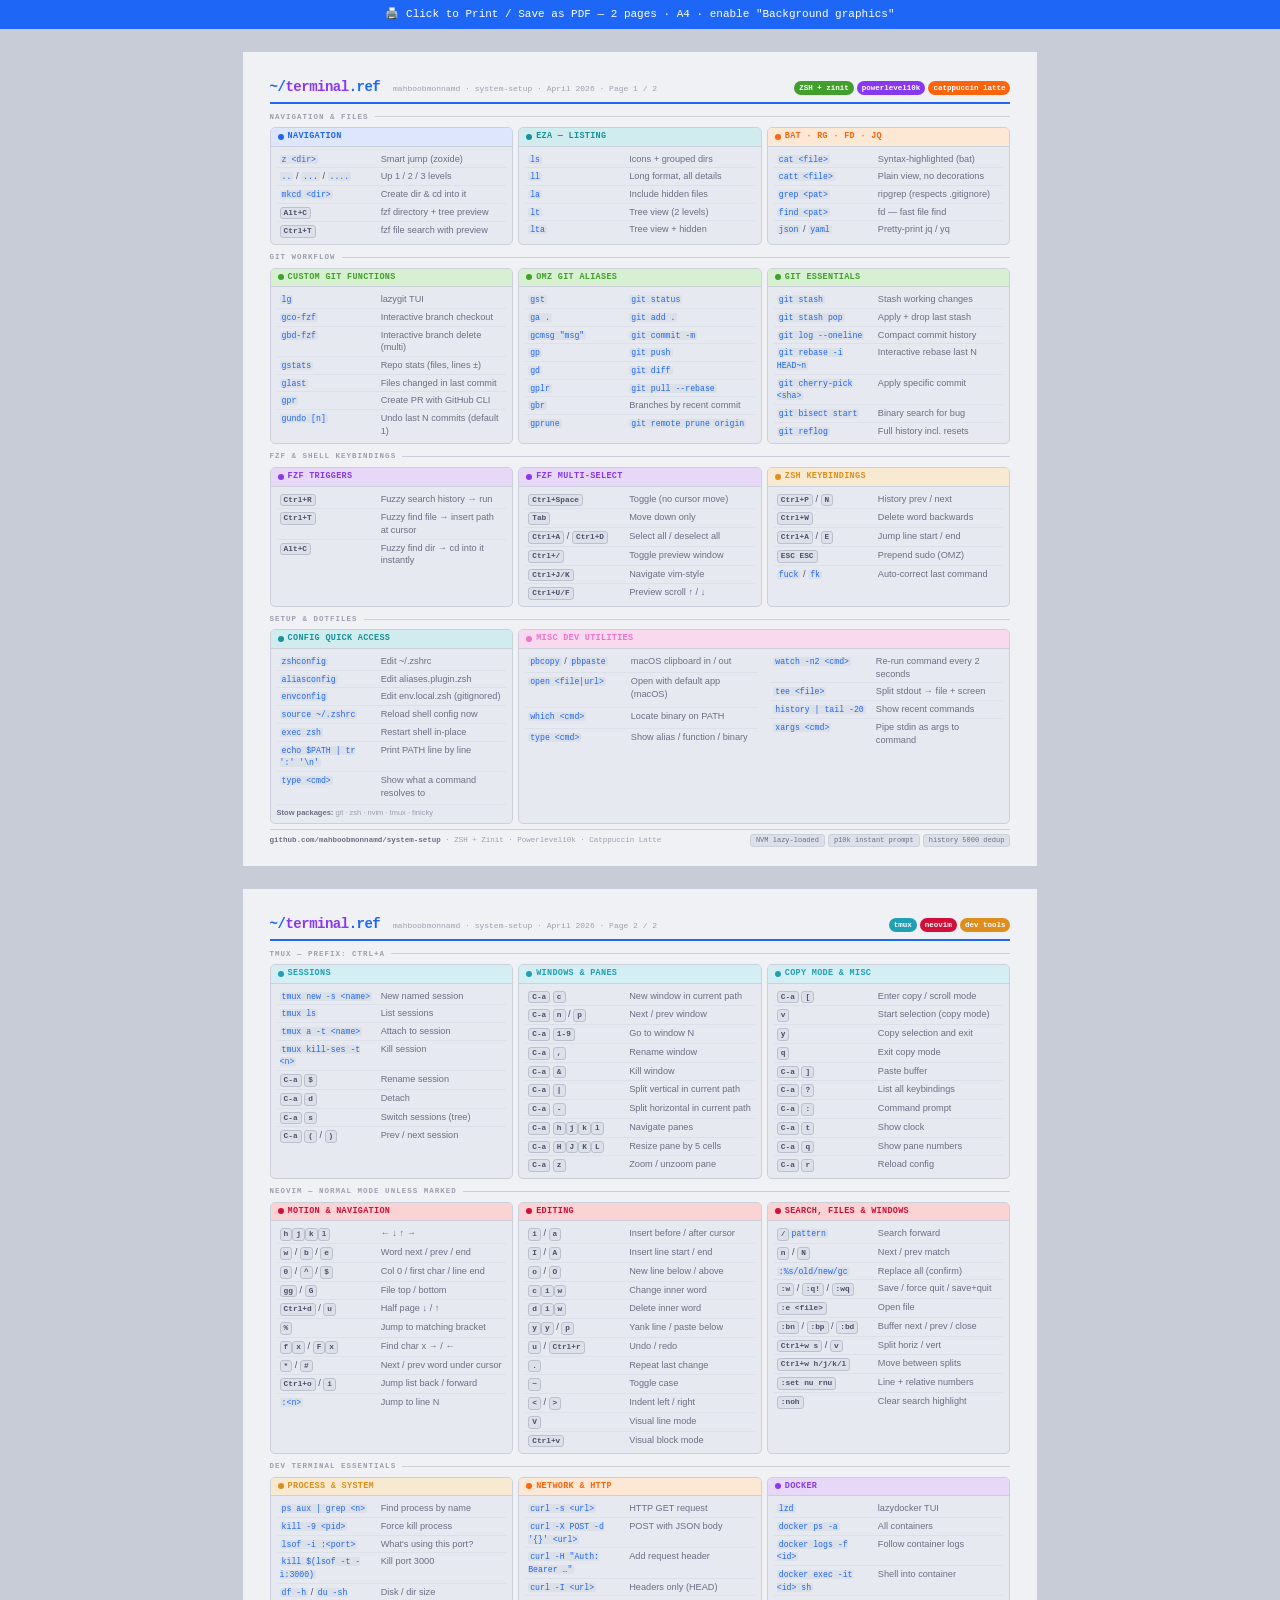
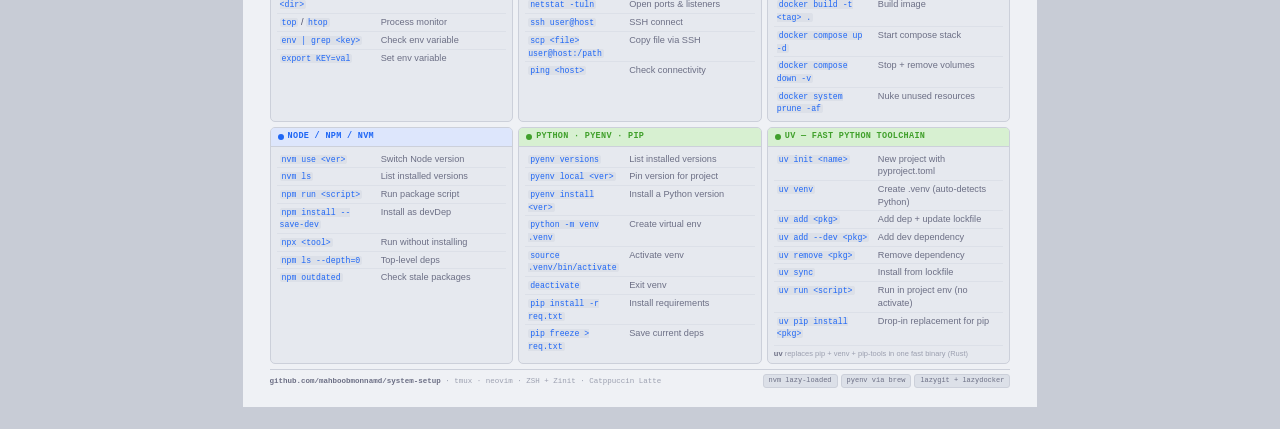
==== terminal-reference.html @ 78cb3a4e "updated functions" ====
<!DOCTYPE html>
<html lang="en">
<head>
<meta charset="UTF-8">
<meta name="viewport" content="width=device-width, initial-scale=1.0">
<title>Terminal Reference — mahboobmonnamd</title>
<style>
  :root {
    --base:#eff1f5;--mantle:#e6e9ef;--crust:#dce0e8;--surface0:#ccd0da;--surface1:#bcc0cc;
    --overlay0:#9ca0b0;--text:#4c4f69;--subtext:#6c6f85;
    --red:#d20f39;--peach:#fe640b;--yellow:#df8e1d;--green:#40a02b;
    --teal:#179299;--blue:#1e66f5;--mauve:#8839ef;--lavender:#7287fd;
    --pink:#ea76cb;--sapphire:#209fb5;
  }
  @import url('https://fonts.googleapis.com/css2?family=JetBrains+Mono:wght@400;600;700&family=Instrument+Sans:wght@400;500;600;700&display=swap');
  *{box-sizing:border-box;margin:0;padding:0;}
  body{background:#c8ccd6;color:var(--text);font-family:'Instrument Sans',sans-serif;font-size:9.2px;line-height:1.38;}

  .print-banner{background:var(--blue);color:#fff;text-align:center;padding:7px;font-family:'JetBrains Mono',monospace;font-size:11px;cursor:pointer;position:sticky;top:0;z-index:100;}
  .print-banner:hover{background:var(--lavender);}
  @media print{
    *{-webkit-print-color-adjust:exact!important;print-color-adjust:exact!important;}
    body{background:white;}
    .page{margin:0!important;padding:7mm!important;page-break-after:always;}
    .page:last-child{page-break-after:avoid;}
    .print-banner{display:none;}
  }

  .page{width:210mm;background:var(--base);margin:6mm auto;padding:7mm 7mm 5mm;}

  /* HEADER */
  .header{display:flex;align-items:center;justify-content:space-between;border-bottom:2px solid var(--blue);padding-bottom:4px;margin-bottom:6px;}
  .header-left{display:flex;align-items:baseline;}
  .header h1{font-family:'JetBrains Mono',monospace;font-size:14px;font-weight:700;color:var(--blue);letter-spacing:-0.5px;}
  .header h1 span{color:var(--mauve);}
  .header-meta{font-family:'JetBrains Mono',monospace;font-size:8px;color:var(--overlay0);margin-left:8px;}
  .header-badges{display:flex;gap:3px;}
  .badge{font-family:'JetBrains Mono',monospace;font-size:7.5px;padding:2px 5px;border-radius:999px;font-weight:700;}
  .b-zsh{background:var(--green);color:#fff;}.b-p10k{background:var(--mauve);color:#fff;}.b-lat{background:var(--peach);color:#fff;}
  .b-tmux{background:var(--sapphire);color:#fff;}.b-vim{background:var(--red);color:#fff;}.b-dev{background:var(--yellow);color:#fff;}

  /* GRID */
  .grid{display:grid;grid-template-columns:1fr 1fr 1fr;gap:5px;}

  /* DIVIDER */
  .divider{grid-column:span 3;display:flex;align-items:center;gap:6px;margin-top:2px;}
  .divider span{font-family:'JetBrains Mono',monospace;font-size:7.5px;font-weight:700;text-transform:uppercase;letter-spacing:1px;color:var(--overlay0);white-space:nowrap;}
  .divider::after{content:'';flex:1;height:1px;background:var(--surface0);}

  /* CARD */
  .card{background:var(--mantle);border:1px solid var(--surface0);border-radius:5px;overflow:hidden;}
  .card-head{display:flex;align-items:center;gap:4px;padding:3px 7px;font-family:'JetBrains Mono',monospace;font-size:8.5px;font-weight:700;letter-spacing:0.3px;text-transform:uppercase;border-bottom:1px solid var(--surface0);}
  .dot{width:6px;height:6px;border-radius:50%;flex-shrink:0;}
  .card-body{padding:4px 6px;}
  .card.col2{grid-column:span 2;}.card.col3{grid-column:span 3;}

  .a-blue .card-head{background:#dde6fc;color:var(--blue);}.a-blue .dot{background:var(--blue);}
  .a-green .card-head{background:#d7f0d1;color:var(--green);}.a-green .dot{background:var(--green);}
  .a-mauve .card-head{background:#e8d8f7;color:var(--mauve);}.a-mauve .dot{background:var(--mauve);}
  .a-teal .card-head{background:#d1ecee;color:var(--teal);}.a-teal .dot{background:var(--teal);}
  .a-peach .card-head{background:#fde8d5;color:var(--peach);}.a-peach .dot{background:var(--peach);}
  .a-red .card-head{background:#fad4d4;color:var(--red);}.a-red .dot{background:var(--red);}
  .a-yellow .card-head{background:#f7ead1;color:var(--yellow);}.a-yellow .dot{background:var(--yellow);}
  .a-pink .card-head{background:#f9d9ee;color:var(--pink);}.a-pink .dot{background:var(--pink);}
  .a-saph .card-head{background:#d3eff4;color:var(--sapphire);}.a-saph .dot{background:var(--sapphire);}

  /* TABLE */
  table{width:100%;border-collapse:collapse;}
  tr:not(:last-child) td{border-bottom:1px solid var(--crust);}
  td{padding:2px 3px;vertical-align:top;}
  td:first-child{width:44%;}
  td:last-child{color:var(--subtext);}

  kbd{font-family:'JetBrains Mono',monospace;font-size:7.8px;font-weight:600;color:var(--text);background:var(--crust);border:1px solid var(--surface1);border-radius:3px;padding:0 3px;white-space:nowrap;display:inline-block;}
  code{font-family:'JetBrains Mono',monospace;font-size:8.2px;color:var(--blue);background:var(--crust);border-radius:2px;padding:0 2px;}
  .note{font-size:7.5px;color:var(--overlay0);margin-top:3px;padding-top:3px;border-top:1px solid var(--crust);}
  .note strong{color:var(--subtext);}

  /* FOOTER */
  .footer{margin-top:5px;padding-top:4px;border-top:1px solid var(--surface0);display:flex;justify-content:space-between;align-items:center;}
  .footer-l{font-family:'JetBrains Mono',monospace;font-size:7.5px;color:var(--overlay0);}
  .footer-l strong{color:var(--subtext);}
  .footer-r{display:flex;gap:3px;}
  .pill{font-family:'JetBrains Mono',monospace;font-size:7px;color:var(--subtext);background:var(--crust);border:1px solid var(--surface0);border-radius:3px;padding:1px 5px;}
</style>
</head>
<body>

<div class="print-banner" onclick="window.print()">🖨️ Click to Print / Save as PDF — 2 pages · A4 · enable "Background graphics"</div>

<!-- PAGE 1 -->
<div class="page">
  <div class="header">
    <div class="header-left">
      <h1>~/<span>terminal</span>.ref</h1>
      <span class="header-meta">&nbsp;mahboobmonnamd · system-setup · April 2026 · Page 1 / 2</span>
    </div>
    <div class="header-badges">
      <span class="badge b-zsh">ZSH + zinit</span>
      <span class="badge b-p10k">powerlevel10k</span>
      <span class="badge b-lat">catppuccin latte</span>
    </div>
  </div>

  <div class="grid">

    <div class="divider"><span>Navigation &amp; Files</span></div>

    <div class="card a-blue">
      <div class="card-head"><div class="dot"></div>Navigation</div>
      <div class="card-body"><table>
        <tr><td><code>z &lt;dir&gt;</code></td><td>Smart jump (zoxide)</td></tr>
        <tr><td><code>..</code> / <code>...</code> / <code>....</code></td><td>Up 1 / 2 / 3 levels</td></tr>
        <tr><td><code>mkcd &lt;dir&gt;</code></td><td>Create dir &amp; cd into it</td></tr>
        <tr><td><kbd>Alt+C</kbd></td><td>fzf directory + tree preview</td></tr>
        <tr><td><kbd>Ctrl+T</kbd></td><td>fzf file search with preview</td></tr>
      </table></div>
    </div>

    <div class="card a-teal">
      <div class="card-head"><div class="dot"></div>eza — Listing</div>
      <div class="card-body"><table>
        <tr><td><code>ls</code></td><td>Icons + grouped dirs</td></tr>
        <tr><td><code>ll</code></td><td>Long format, all details</td></tr>
        <tr><td><code>la</code></td><td>Include hidden files</td></tr>
        <tr><td><code>lt</code></td><td>Tree view (2 levels)</td></tr>
        <tr><td><code>lta</code></td><td>Tree view + hidden</td></tr>
      </table></div>
    </div>

    <div class="card a-peach">
      <div class="card-head"><div class="dot"></div>bat · rg · fd · jq</div>
      <div class="card-body"><table>
        <tr><td><code>cat &lt;file&gt;</code></td><td>Syntax-highlighted (bat)</td></tr>
        <tr><td><code>catt &lt;file&gt;</code></td><td>Plain view, no decorations</td></tr>
        <tr><td><code>grep &lt;pat&gt;</code></td><td>ripgrep (respects .gitignore)</td></tr>
        <tr><td><code>find &lt;pat&gt;</code></td><td>fd — fast file find</td></tr>
        <tr><td><code>json</code> / <code>yaml</code></td><td>Pretty-print jq / yq</td></tr>
      </table></div>
    </div>

    <div class="divider"><span>Git Workflow</span></div>

    <div class="card a-green">
      <div class="card-head"><div class="dot"></div>Custom Git Functions</div>
      <div class="card-body"><table>
        <tr><td><code>lg</code></td><td>lazygit TUI</td></tr>
        <tr><td><code>gco-fzf</code></td><td>Interactive branch checkout</td></tr>
        <tr><td><code>gbd-fzf</code></td><td>Interactive branch delete (multi)</td></tr>
        <tr><td><code>gstats</code></td><td>Repo stats (files, lines ±)</td></tr>
        <tr><td><code>glast</code></td><td>Files changed in last commit</td></tr>
        <tr><td><code>gpr</code></td><td>Create PR with GitHub CLI</td></tr>
        <tr><td><code>gundo [n]</code></td><td>Undo last N commits (default 1)</td></tr>
      </table></div>
    </div>

    <div class="card a-green">
      <div class="card-head"><div class="dot"></div>OMZ Git Aliases</div>
      <div class="card-body"><table>
        <tr><td><code>gst</code></td><td><code>git status</code></td></tr>
        <tr><td><code>ga .</code></td><td><code>git add .</code></td></tr>
        <tr><td><code>gcmsg "msg"</code></td><td><code>git commit -m</code></td></tr>
        <tr><td><code>gp</code></td><td><code>git push</code></td></tr>
        <tr><td><code>gd</code></td><td><code>git diff</code></td></tr>
        <tr><td><code>gplr</code></td><td><code>git pull --rebase</code></td></tr>
        <tr><td><code>gbr</code></td><td>Branches by recent commit</td></tr>
        <tr><td><code>gprune</code></td><td><code>git remote prune origin</code></td></tr>
      </table></div>
    </div>

    <div class="card a-green">
      <div class="card-head"><div class="dot"></div>Git Essentials</div>
      <div class="card-body"><table>
        <tr><td><code>git stash</code></td><td>Stash working changes</td></tr>
        <tr><td><code>git stash pop</code></td><td>Apply + drop last stash</td></tr>
        <tr><td><code>git log --oneline</code></td><td>Compact commit history</td></tr>
        <tr><td><code>git rebase -i HEAD~n</code></td><td>Interactive rebase last N</td></tr>
        <tr><td><code>git cherry-pick &lt;sha&gt;</code></td><td>Apply specific commit</td></tr>
        <tr><td><code>git bisect start</code></td><td>Binary search for bug</td></tr>
        <tr><td><code>git reflog</code></td><td>Full history incl. resets</td></tr>
      </table></div>
    </div>

    <div class="divider"><span>FZF &amp; Shell Keybindings</span></div>

    <div class="card a-mauve">
      <div class="card-head"><div class="dot"></div>FZF Triggers</div>
      <div class="card-body"><table>
        <tr><td><kbd>Ctrl+R</kbd></td><td>Fuzzy search history → run</td></tr>
        <tr><td><kbd>Ctrl+T</kbd></td><td>Fuzzy find file → insert path at cursor</td></tr>
        <tr><td><kbd>Alt+C</kbd></td><td>Fuzzy find dir → cd into it instantly</td></tr>
      </table></div>
    </div>

    <div class="card a-mauve">
      <div class="card-head"><div class="dot"></div>FZF Multi-Select</div>
      <div class="card-body"><table>
        <tr><td><kbd>Ctrl+Space</kbd></td><td>Toggle (no cursor move)</td></tr>
        <tr><td><kbd>Tab</kbd></td><td>Move down only</td></tr>
        <tr><td><kbd>Ctrl+A</kbd> / <kbd>Ctrl+D</kbd></td><td>Select all / deselect all</td></tr>
        <tr><td><kbd>Ctrl+/</kbd></td><td>Toggle preview window</td></tr>
        <tr><td><kbd>Ctrl+J/K</kbd></td><td>Navigate vim-style</td></tr>
        <tr><td><kbd>Ctrl+U/F</kbd></td><td>Preview scroll ↑ / ↓</td></tr>
      </table></div>
    </div>

    <div class="card a-yellow">
      <div class="card-head"><div class="dot"></div>ZSH Keybindings</div>
      <div class="card-body"><table>
        <tr><td><kbd>Ctrl+P</kbd> / <kbd>N</kbd></td><td>History prev / next</td></tr>
        <tr><td><kbd>Ctrl+W</kbd></td><td>Delete word backwards</td></tr>
        <tr><td><kbd>Ctrl+A</kbd> / <kbd>E</kbd></td><td>Jump line start / end</td></tr>
        <tr><td><kbd>ESC ESC</kbd></td><td>Prepend sudo (OMZ)</td></tr>
        <tr><td><code>fuck</code> / <code>fk</code></td><td>Auto-correct last command</td></tr>
      </table></div>
    </div>

    <div class="divider"><span>Setup &amp; Dotfiles</span></div>

    <div class="card a-teal">
      <div class="card-head"><div class="dot"></div>Config Quick Access</div>
      <div class="card-body"><table>
        <tr><td><code>zshconfig</code></td><td>Edit ~/.zshrc</td></tr>
        <tr><td><code>aliasconfig</code></td><td>Edit aliases.plugin.zsh</td></tr>
        <tr><td><code>envconfig</code></td><td>Edit env.local.zsh (gitignored)</td></tr>
        <tr><td><code>source ~/.zshrc</code></td><td>Reload shell config now</td></tr>
        <tr><td><code>exec zsh</code></td><td>Restart shell in-place</td></tr>
        <tr><td><code>echo $PATH | tr ':' '\n'</code></td><td>Print PATH line by line</td></tr>
        <tr><td><code>type &lt;cmd&gt;</code></td><td>Show what a command resolves to</td></tr>
      </table>
      <div class="note"><strong>Stow packages:</strong> git · zsh · nvim · tmux · finicky</div>
      </div>
    </div>

    <div class="card a-pink col2">
      <div class="card-head"><div class="dot"></div>Misc Dev Utilities</div>
      <div class="card-body" style="display:grid;grid-template-columns:1fr 1fr;gap:0 12px;">
        <table>
          <tr><td><code>pbcopy</code> / <code>pbpaste</code></td><td>macOS clipboard in / out</td></tr>
          <tr><td><code>open &lt;file|url&gt;</code></td><td>Open with default app (macOS)</td></tr>
          <tr><td><code>which &lt;cmd&gt;</code></td><td>Locate binary on PATH</td></tr>
          <tr><td><code>type &lt;cmd&gt;</code></td><td>Show alias / function / binary</td></tr>
        </table>
        <table>
          <tr><td><code>watch -n2 &lt;cmd&gt;</code></td><td>Re-run command every 2 seconds</td></tr>
          <tr><td><code>tee &lt;file&gt;</code></td><td>Split stdout → file + screen</td></tr>
          <tr><td><code>history | tail -20</code></td><td>Show recent commands</td></tr>
          <tr><td><code>xargs &lt;cmd&gt;</code></td><td>Pipe stdin as args to command</td></tr>
        </table>
      </div>
    </div>

  </div>

  <div class="footer">
    <div class="footer-l"><strong>github.com/mahboobmonnamd/system-setup</strong> · ZSH + Zinit · Powerlevel10k · Catppuccin Latte</div>
    <div class="footer-r">
      <span class="pill">NVM lazy-loaded</span>
      <span class="pill">p10k instant prompt</span>
      <span class="pill">history 5000 dedup</span>
    </div>
  </div>
</div>

<!-- PAGE 2 -->
<div class="page">
  <div class="header">
    <div class="header-left">
      <h1>~/<span>terminal</span>.ref</h1>
      <span class="header-meta">&nbsp;mahboobmonnamd · system-setup · April 2026 · Page 2 / 2</span>
    </div>
    <div class="header-badges">
      <span class="badge b-tmux">tmux</span>
      <span class="badge b-vim">neovim</span>
      <span class="badge b-dev">dev tools</span>
    </div>
  </div>

  <div class="grid">

    <!-- TMUX -->
    <div class="divider"><span>Tmux — Prefix: Ctrl+A</span></div>

    <div class="card a-saph">
      <div class="card-head"><div class="dot"></div>Sessions</div>
      <div class="card-body"><table>
        <tr><td><code>tmux new -s &lt;name&gt;</code></td><td>New named session</td></tr>
        <tr><td><code>tmux ls</code></td><td>List sessions</td></tr>
        <tr><td><code>tmux a -t &lt;name&gt;</code></td><td>Attach to session</td></tr>
        <tr><td><code>tmux kill-ses -t &lt;n&gt;</code></td><td>Kill session</td></tr>
        <tr><td><kbd>C-a</kbd> <kbd>$</kbd></td><td>Rename session</td></tr>
        <tr><td><kbd>C-a</kbd> <kbd>d</kbd></td><td>Detach</td></tr>
        <tr><td><kbd>C-a</kbd> <kbd>s</kbd></td><td>Switch sessions (tree)</td></tr>
        <tr><td><kbd>C-a</kbd> <kbd>(</kbd> / <kbd>)</kbd></td><td>Prev / next session</td></tr>
      </table></div>
    </div>

    <div class="card a-saph">
      <div class="card-head"><div class="dot"></div>Windows &amp; Panes</div>
      <div class="card-body"><table>
        <tr><td><kbd>C-a</kbd> <kbd>c</kbd></td><td>New window in current path</td></tr>
        <tr><td><kbd>C-a</kbd> <kbd>n</kbd> / <kbd>p</kbd></td><td>Next / prev window</td></tr>
        <tr><td><kbd>C-a</kbd> <kbd>1-9</kbd></td><td>Go to window N</td></tr>
        <tr><td><kbd>C-a</kbd> <kbd>,</kbd></td><td>Rename window</td></tr>
        <tr><td><kbd>C-a</kbd> <kbd>&amp;</kbd></td><td>Kill window</td></tr>
        <tr><td><kbd>C-a</kbd> <kbd>|</kbd></td><td>Split vertical in current path</td></tr>
        <tr><td><kbd>C-a</kbd> <kbd>-</kbd></td><td>Split horizontal in current path</td></tr>
        <tr><td><kbd>C-a</kbd> <kbd>h</kbd><kbd>j</kbd><kbd>k</kbd><kbd>l</kbd></td><td>Navigate panes</td></tr>
        <tr><td><kbd>C-a</kbd> <kbd>H</kbd><kbd>J</kbd><kbd>K</kbd><kbd>L</kbd></td><td>Resize pane by 5 cells</td></tr>
        <tr><td><kbd>C-a</kbd> <kbd>z</kbd></td><td>Zoom / unzoom pane</td></tr>
      </table></div>
    </div>

    <div class="card a-saph">
      <div class="card-head"><div class="dot"></div>Copy Mode &amp; Misc</div>
      <div class="card-body"><table>
        <tr><td><kbd>C-a</kbd> <kbd>[</kbd></td><td>Enter copy / scroll mode</td></tr>
        <tr><td><kbd>v</kbd></td><td>Start selection (copy mode)</td></tr>
        <tr><td><kbd>y</kbd></td><td>Copy selection and exit</td></tr>
        <tr><td><kbd>q</kbd></td><td>Exit copy mode</td></tr>
        <tr><td><kbd>C-a</kbd> <kbd>]</kbd></td><td>Paste buffer</td></tr>
        <tr><td><kbd>C-a</kbd> <kbd>?</kbd></td><td>List all keybindings</td></tr>
        <tr><td><kbd>C-a</kbd> <kbd>:</kbd></td><td>Command prompt</td></tr>
        <tr><td><kbd>C-a</kbd> <kbd>t</kbd></td><td>Show clock</td></tr>
        <tr><td><kbd>C-a</kbd> <kbd>q</kbd></td><td>Show pane numbers</td></tr>
        <tr><td><kbd>C-a</kbd> <kbd>r</kbd></td><td>Reload config</td></tr>
      </table></div>
    </div>

    <!-- NVIM -->
    <div class="divider"><span>Neovim — Normal Mode unless marked</span></div>

    <div class="card a-red">
      <div class="card-head"><div class="dot"></div>Motion &amp; Navigation</div>
      <div class="card-body"><table>
        <tr><td><kbd>h</kbd><kbd>j</kbd><kbd>k</kbd><kbd>l</kbd></td><td>← ↓ ↑ →</td></tr>
        <tr><td><kbd>w</kbd> / <kbd>b</kbd> / <kbd>e</kbd></td><td>Word next / prev / end</td></tr>
        <tr><td><kbd>0</kbd> / <kbd>^</kbd> / <kbd>$</kbd></td><td>Col 0 / first char / line end</td></tr>
        <tr><td><kbd>gg</kbd> / <kbd>G</kbd></td><td>File top / bottom</td></tr>
        <tr><td><kbd>Ctrl+d</kbd> / <kbd>u</kbd></td><td>Half page ↓ / ↑</td></tr>
        <tr><td><kbd>%</kbd></td><td>Jump to matching bracket</td></tr>
        <tr><td><kbd>f</kbd><kbd>x</kbd> / <kbd>F</kbd><kbd>x</kbd></td><td>Find char x → / ←</td></tr>
        <tr><td><kbd>*</kbd> / <kbd>#</kbd></td><td>Next / prev word under cursor</td></tr>
        <tr><td><kbd>Ctrl+o</kbd> / <kbd>i</kbd></td><td>Jump list back / forward</td></tr>
        <tr><td><code>:&lt;n&gt;</code></td><td>Jump to line N</td></tr>
      </table></div>
    </div>

    <div class="card a-red">
      <div class="card-head"><div class="dot"></div>Editing</div>
      <div class="card-body"><table>
        <tr><td><kbd>i</kbd> / <kbd>a</kbd></td><td>Insert before / after cursor</td></tr>
        <tr><td><kbd>I</kbd> / <kbd>A</kbd></td><td>Insert line start / end</td></tr>
        <tr><td><kbd>o</kbd> / <kbd>O</kbd></td><td>New line below / above</td></tr>
        <tr><td><kbd>c</kbd><kbd>i</kbd><kbd>w</kbd></td><td>Change inner word</td></tr>
        <tr><td><kbd>d</kbd><kbd>i</kbd><kbd>w</kbd></td><td>Delete inner word</td></tr>
        <tr><td><kbd>y</kbd><kbd>y</kbd> / <kbd>p</kbd></td><td>Yank line / paste below</td></tr>
        <tr><td><kbd>u</kbd> / <kbd>Ctrl+r</kbd></td><td>Undo / redo</td></tr>
        <tr><td><kbd>.</kbd></td><td>Repeat last change</td></tr>
        <tr><td><kbd>~</kbd></td><td>Toggle case</td></tr>
        <tr><td><kbd>&lt;</kbd> / <kbd>&gt;</kbd></td><td>Indent left / right</td></tr>
        <tr><td><kbd>V</kbd></td><td>Visual line mode</td></tr>
        <tr><td><kbd>Ctrl+v</kbd></td><td>Visual block mode</td></tr>
      </table></div>
    </div>

    <div class="card a-red">
      <div class="card-head"><div class="dot"></div>Search, Files &amp; Windows</div>
      <div class="card-body"><table>
        <tr><td><kbd>/</kbd><code>pattern</code></td><td>Search forward</td></tr>
        <tr><td><kbd>n</kbd> / <kbd>N</kbd></td><td>Next / prev match</td></tr>
        <tr><td><code>:%s/old/new/gc</code></td><td>Replace all (confirm)</td></tr>
        <tr><td><kbd>:w</kbd> / <kbd>:q!</kbd> / <kbd>:wq</kbd></td><td>Save / force quit / save+quit</td></tr>
        <tr><td><kbd>:e &lt;file&gt;</kbd></td><td>Open file</td></tr>
        <tr><td><kbd>:bn</kbd> / <kbd>:bp</kbd> / <kbd>:bd</kbd></td><td>Buffer next / prev / close</td></tr>
        <tr><td><kbd>Ctrl+w s</kbd> / <kbd>v</kbd></td><td>Split horiz / vert</td></tr>
        <tr><td><kbd>Ctrl+w h/j/k/l</kbd></td><td>Move between splits</td></tr>
        <tr><td><kbd>:set nu rnu</kbd></td><td>Line + relative numbers</td></tr>
        <tr><td><kbd>:noh</kbd></td><td>Clear search highlight</td></tr>
      </table></div>
    </div>

    <!-- DEV TOOLS -->
    <div class="divider"><span>Dev Terminal Essentials</span></div>

    <div class="card a-yellow">
      <div class="card-head"><div class="dot"></div>Process &amp; System</div>
      <div class="card-body"><table>
        <tr><td><code>ps aux | grep &lt;n&gt;</code></td><td>Find process by name</td></tr>
        <tr><td><code>kill -9 &lt;pid&gt;</code></td><td>Force kill process</td></tr>
        <tr><td><code>lsof -i :&lt;port&gt;</code></td><td>What's using this port?</td></tr>
        <tr><td><code>kill $(lsof -t -i:3000)</code></td><td>Kill port 3000</td></tr>
        <tr><td><code>df -h</code> / <code>du -sh &lt;dir&gt;</code></td><td>Disk / dir size</td></tr>
        <tr><td><code>top</code> / <code>htop</code></td><td>Process monitor</td></tr>
        <tr><td><code>env | grep &lt;key&gt;</code></td><td>Check env variable</td></tr>
        <tr><td><code>export KEY=val</code></td><td>Set env variable</td></tr>
      </table></div>
    </div>

    <div class="card a-peach">
      <div class="card-head"><div class="dot"></div>Network &amp; HTTP</div>
      <div class="card-body"><table>
        <tr><td><code>curl -s &lt;url&gt;</code></td><td>HTTP GET request</td></tr>
        <tr><td><code>curl -X POST -d '{}' &lt;url&gt;</code></td><td>POST with JSON body</td></tr>
        <tr><td><code>curl -H "Auth: Bearer …"</code></td><td>Add request header</td></tr>
        <tr><td><code>curl -I &lt;url&gt;</code></td><td>Headers only (HEAD)</td></tr>
        <tr><td><code>netstat -tuln</code></td><td>Open ports &amp; listeners</td></tr>
        <tr><td><code>ssh user@host</code></td><td>SSH connect</td></tr>
        <tr><td><code>scp &lt;file&gt; user@host:/path</code></td><td>Copy file via SSH</td></tr>
        <tr><td><code>ping &lt;host&gt;</code></td><td>Check connectivity</td></tr>
      </table></div>
    </div>

    <div class="card a-mauve">
      <div class="card-head"><div class="dot"></div>Docker</div>
      <div class="card-body"><table>
        <tr><td><code>lzd</code></td><td>lazydocker TUI</td></tr>
        <tr><td><code>docker ps -a</code></td><td>All containers</td></tr>
        <tr><td><code>docker logs -f &lt;id&gt;</code></td><td>Follow container logs</td></tr>
        <tr><td><code>docker exec -it &lt;id&gt; sh</code></td><td>Shell into container</td></tr>
        <tr><td><code>docker build -t &lt;tag&gt; .</code></td><td>Build image</td></tr>
        <tr><td><code>docker compose up -d</code></td><td>Start compose stack</td></tr>
        <tr><td><code>docker compose down -v</code></td><td>Stop + remove volumes</td></tr>
        <tr><td><code>docker system prune -af</code></td><td>Nuke unused resources</td></tr>
      </table></div>
    </div>

    <div class="card a-blue">
      <div class="card-head"><div class="dot"></div>Node / npm / nvm</div>
      <div class="card-body"><table>
        <tr><td><code>nvm use &lt;ver&gt;</code></td><td>Switch Node version</td></tr>
        <tr><td><code>nvm ls</code></td><td>List installed versions</td></tr>
        <tr><td><code>npm run &lt;script&gt;</code></td><td>Run package script</td></tr>
        <tr><td><code>npm install --save-dev</code></td><td>Install as devDep</td></tr>
        <tr><td><code>npx &lt;tool&gt;</code></td><td>Run without installing</td></tr>
        <tr><td><code>npm ls --depth=0</code></td><td>Top-level deps</td></tr>
        <tr><td><code>npm outdated</code></td><td>Check stale packages</td></tr>
      </table></div>
    </div>

    <div class="card a-green">
      <div class="card-head"><div class="dot"></div>Python · pyenv · pip</div>
      <div class="card-body"><table>
        <tr><td><code>pyenv versions</code></td><td>List installed versions</td></tr>
        <tr><td><code>pyenv local &lt;ver&gt;</code></td><td>Pin version for project</td></tr>
        <tr><td><code>pyenv install &lt;ver&gt;</code></td><td>Install a Python version</td></tr>
        <tr><td><code>python -m venv .venv</code></td><td>Create virtual env</td></tr>
        <tr><td><code>source .venv/bin/activate</code></td><td>Activate venv</td></tr>
        <tr><td><code>deactivate</code></td><td>Exit venv</td></tr>
        <tr><td><code>pip install -r req.txt</code></td><td>Install requirements</td></tr>
        <tr><td><code>pip freeze &gt; req.txt</code></td><td>Save current deps</td></tr>
      </table></div>
    </div>

    <div class="card a-green">
      <div class="card-head"><div class="dot"></div>uv — Fast Python Toolchain</div>
      <div class="card-body"><table>
        <tr><td><code>uv init &lt;name&gt;</code></td><td>New project with pyproject.toml</td></tr>
        <tr><td><code>uv venv</code></td><td>Create .venv (auto-detects Python)</td></tr>
        <tr><td><code>uv add &lt;pkg&gt;</code></td><td>Add dep + update lockfile</td></tr>
        <tr><td><code>uv add --dev &lt;pkg&gt;</code></td><td>Add dev dependency</td></tr>
        <tr><td><code>uv remove &lt;pkg&gt;</code></td><td>Remove dependency</td></tr>
        <tr><td><code>uv sync</code></td><td>Install from lockfile</td></tr>
        <tr><td><code>uv run &lt;script&gt;</code></td><td>Run in project env (no activate)</td></tr>
        <tr><td><code>uv pip install &lt;pkg&gt;</code></td><td>Drop-in replacement for pip</td></tr>
      </table>
      <div class="note"><strong>uv</strong> replaces pip + venv + pip-tools in one fast binary (Rust)</div>
      </div>
    </div>

  </div>

  <div class="footer">
    <div class="footer-l"><strong>github.com/mahboobmonnamd/system-setup</strong> · tmux · neovim · ZSH + Zinit · Catppuccin Latte</div>
    <div class="footer-r">
      <span class="pill">nvm lazy-loaded</span>
      <span class="pill">pyenv via brew</span>
      <span class="pill">lazygit + lazydocker</span>
    </div>
  </div>
</div>

</body>
</html>
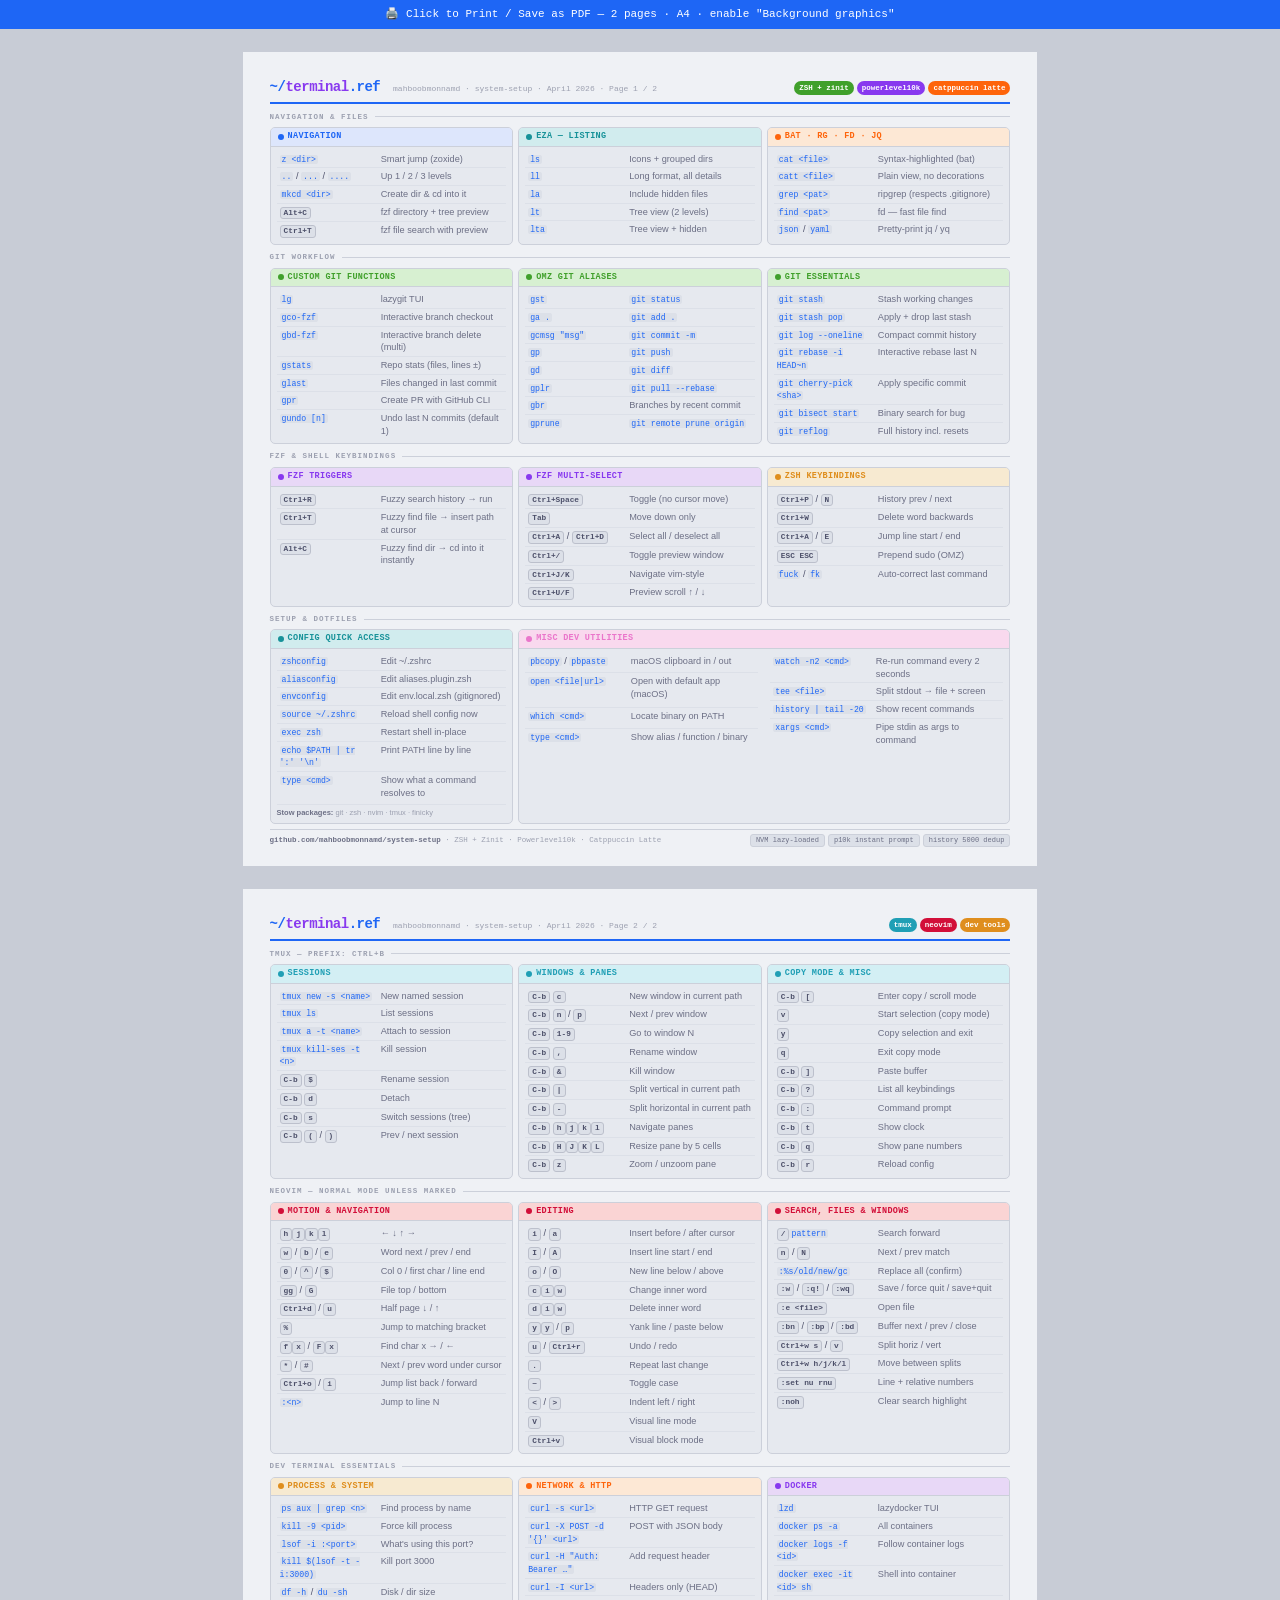
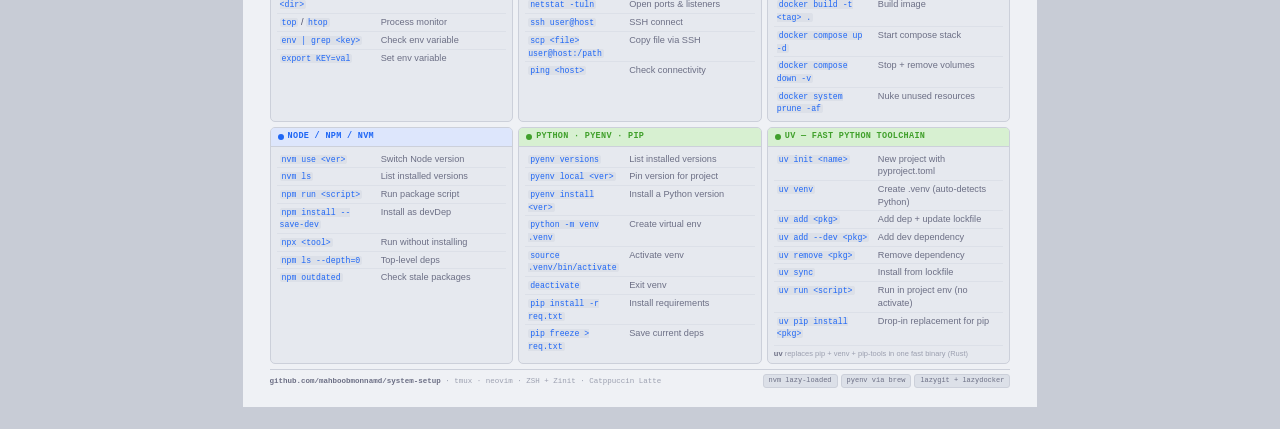
==== commit 24f37555: "added tmux scripts" ====
--- a/terminal-reference.html
+++ b/terminal-reference.html
@@ -279,7 +279,7 @@
   <div class="grid">
 
     <!-- TMUX -->
-    <div class="divider"><span>Tmux — Prefix: Ctrl+A</span></div>
+    <div class="divider"><span>Tmux — Prefix: Ctrl+B</span></div>
 
     <div class="card a-saph">
       <div class="card-head"><div class="dot"></div>Sessions</div>
@@ -288,42 +288,42 @@
         <tr><td><code>tmux ls</code></td><td>List sessions</td></tr>
         <tr><td><code>tmux a -t &lt;name&gt;</code></td><td>Attach to session</td></tr>
         <tr><td><code>tmux kill-ses -t &lt;n&gt;</code></td><td>Kill session</td></tr>
-        <tr><td><kbd>C-a</kbd> <kbd>$</kbd></td><td>Rename session</td></tr>
-        <tr><td><kbd>C-a</kbd> <kbd>d</kbd></td><td>Detach</td></tr>
-        <tr><td><kbd>C-a</kbd> <kbd>s</kbd></td><td>Switch sessions (tree)</td></tr>
-        <tr><td><kbd>C-a</kbd> <kbd>(</kbd> / <kbd>)</kbd></td><td>Prev / next session</td></tr>
+        <tr><td><kbd>C-b</kbd> <kbd>$</kbd></td><td>Rename session</td></tr>
+        <tr><td><kbd>C-b</kbd> <kbd>d</kbd></td><td>Detach</td></tr>
+        <tr><td><kbd>C-b</kbd> <kbd>s</kbd></td><td>Switch sessions (tree)</td></tr>
+        <tr><td><kbd>C-b</kbd> <kbd>(</kbd> / <kbd>)</kbd></td><td>Prev / next session</td></tr>
       </table></div>
     </div>
 
     <div class="card a-saph">
       <div class="card-head"><div class="dot"></div>Windows &amp; Panes</div>
       <div class="card-body"><table>
-        <tr><td><kbd>C-a</kbd> <kbd>c</kbd></td><td>New window in current path</td></tr>
-        <tr><td><kbd>C-a</kbd> <kbd>n</kbd> / <kbd>p</kbd></td><td>Next / prev window</td></tr>
-        <tr><td><kbd>C-a</kbd> <kbd>1-9</kbd></td><td>Go to window N</td></tr>
-        <tr><td><kbd>C-a</kbd> <kbd>,</kbd></td><td>Rename window</td></tr>
-        <tr><td><kbd>C-a</kbd> <kbd>&amp;</kbd></td><td>Kill window</td></tr>
-        <tr><td><kbd>C-a</kbd> <kbd>|</kbd></td><td>Split vertical in current path</td></tr>
-        <tr><td><kbd>C-a</kbd> <kbd>-</kbd></td><td>Split horizontal in current path</td></tr>
-        <tr><td><kbd>C-a</kbd> <kbd>h</kbd><kbd>j</kbd><kbd>k</kbd><kbd>l</kbd></td><td>Navigate panes</td></tr>
-        <tr><td><kbd>C-a</kbd> <kbd>H</kbd><kbd>J</kbd><kbd>K</kbd><kbd>L</kbd></td><td>Resize pane by 5 cells</td></tr>
-        <tr><td><kbd>C-a</kbd> <kbd>z</kbd></td><td>Zoom / unzoom pane</td></tr>
+        <tr><td><kbd>C-b</kbd> <kbd>c</kbd></td><td>New window in current path</td></tr>
+        <tr><td><kbd>C-b</kbd> <kbd>n</kbd> / <kbd>p</kbd></td><td>Next / prev window</td></tr>
+        <tr><td><kbd>C-b</kbd> <kbd>1-9</kbd></td><td>Go to window N</td></tr>
+        <tr><td><kbd>C-b</kbd> <kbd>,</kbd></td><td>Rename window</td></tr>
+        <tr><td><kbd>C-b</kbd> <kbd>&amp;</kbd></td><td>Kill window</td></tr>
+        <tr><td><kbd>C-b</kbd> <kbd>|</kbd></td><td>Split vertical in current path</td></tr>
+        <tr><td><kbd>C-b</kbd> <kbd>-</kbd></td><td>Split horizontal in current path</td></tr>
+        <tr><td><kbd>C-b</kbd> <kbd>h</kbd><kbd>j</kbd><kbd>k</kbd><kbd>l</kbd></td><td>Navigate panes</td></tr>
+        <tr><td><kbd>C-b</kbd> <kbd>H</kbd><kbd>J</kbd><kbd>K</kbd><kbd>L</kbd></td><td>Resize pane by 5 cells</td></tr>
+        <tr><td><kbd>C-b</kbd> <kbd>z</kbd></td><td>Zoom / unzoom pane</td></tr>
       </table></div>
     </div>
 
     <div class="card a-saph">
       <div class="card-head"><div class="dot"></div>Copy Mode &amp; Misc</div>
       <div class="card-body"><table>
-        <tr><td><kbd>C-a</kbd> <kbd>[</kbd></td><td>Enter copy / scroll mode</td></tr>
+        <tr><td><kbd>C-b</kbd> <kbd>[</kbd></td><td>Enter copy / scroll mode</td></tr>
         <tr><td><kbd>v</kbd></td><td>Start selection (copy mode)</td></tr>
         <tr><td><kbd>y</kbd></td><td>Copy selection and exit</td></tr>
         <tr><td><kbd>q</kbd></td><td>Exit copy mode</td></tr>
-        <tr><td><kbd>C-a</kbd> <kbd>]</kbd></td><td>Paste buffer</td></tr>
-        <tr><td><kbd>C-a</kbd> <kbd>?</kbd></td><td>List all keybindings</td></tr>
-        <tr><td><kbd>C-a</kbd> <kbd>:</kbd></td><td>Command prompt</td></tr>
-        <tr><td><kbd>C-a</kbd> <kbd>t</kbd></td><td>Show clock</td></tr>
-        <tr><td><kbd>C-a</kbd> <kbd>q</kbd></td><td>Show pane numbers</td></tr>
-        <tr><td><kbd>C-a</kbd> <kbd>r</kbd></td><td>Reload config</td></tr>
+        <tr><td><kbd>C-b</kbd> <kbd>]</kbd></td><td>Paste buffer</td></tr>
+        <tr><td><kbd>C-b</kbd> <kbd>?</kbd></td><td>List all keybindings</td></tr>
+        <tr><td><kbd>C-b</kbd> <kbd>:</kbd></td><td>Command prompt</td></tr>
+        <tr><td><kbd>C-b</kbd> <kbd>t</kbd></td><td>Show clock</td></tr>
+        <tr><td><kbd>C-b</kbd> <kbd>q</kbd></td><td>Show pane numbers</td></tr>
+        <tr><td><kbd>C-b</kbd> <kbd>r</kbd></td><td>Reload config</td></tr>
       </table></div>
     </div>
 
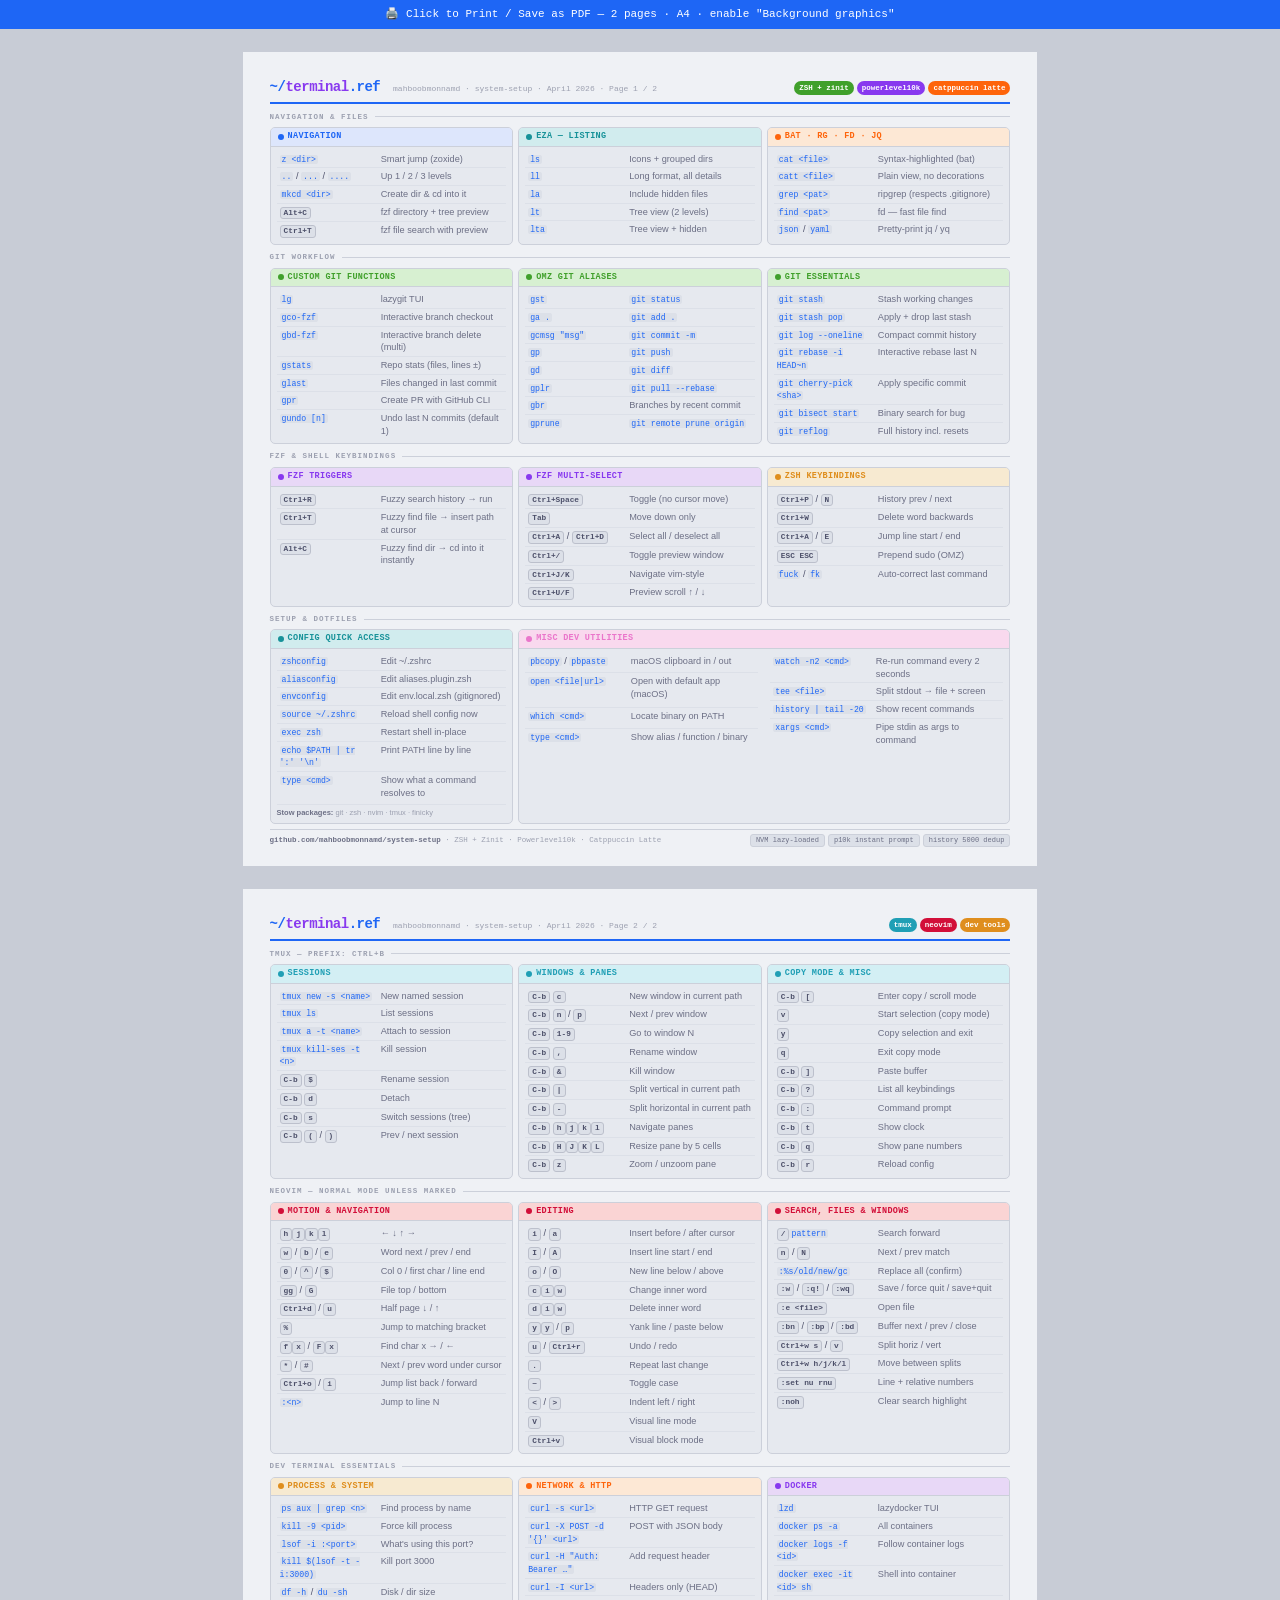
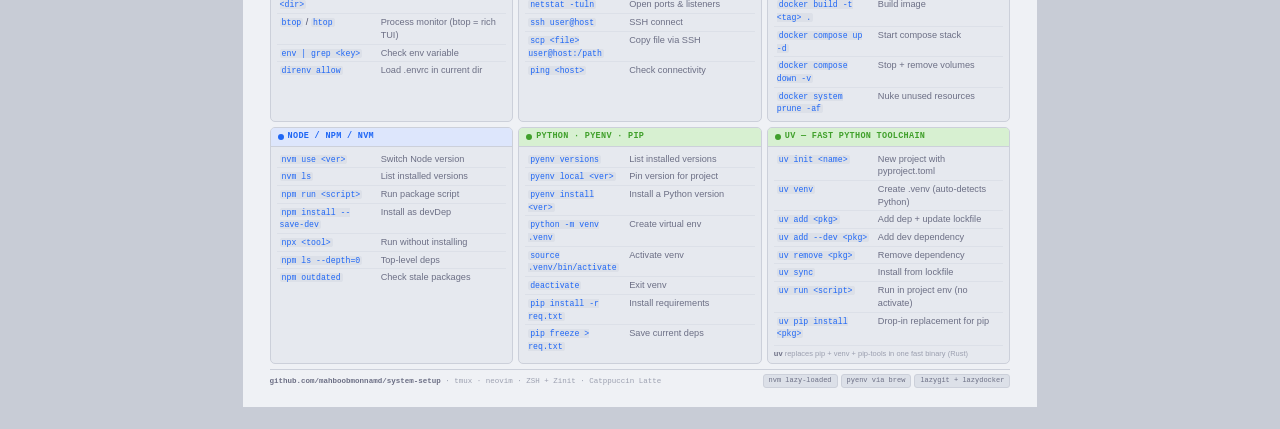
==== commit e57a8b01: "updated vscode terminal comment" ====
--- a/terminal-reference.html
+++ b/terminal-reference.html
@@ -391,9 +391,9 @@
         <tr><td><code>lsof -i :&lt;port&gt;</code></td><td>What's using this port?</td></tr>
         <tr><td><code>kill $(lsof -t -i:3000)</code></td><td>Kill port 3000</td></tr>
         <tr><td><code>df -h</code> / <code>du -sh &lt;dir&gt;</code></td><td>Disk / dir size</td></tr>
-        <tr><td><code>top</code> / <code>htop</code></td><td>Process monitor</td></tr>
+        <tr><td><code>btop</code> / <code>htop</code></td><td>Process monitor (btop = rich TUI)</td></tr>
         <tr><td><code>env | grep &lt;key&gt;</code></td><td>Check env variable</td></tr>
-        <tr><td><code>export KEY=val</code></td><td>Set env variable</td></tr>
+        <tr><td><code>direnv allow</code></td><td>Load .envrc in current dir</td></tr>
       </table></div>
     </div>
 
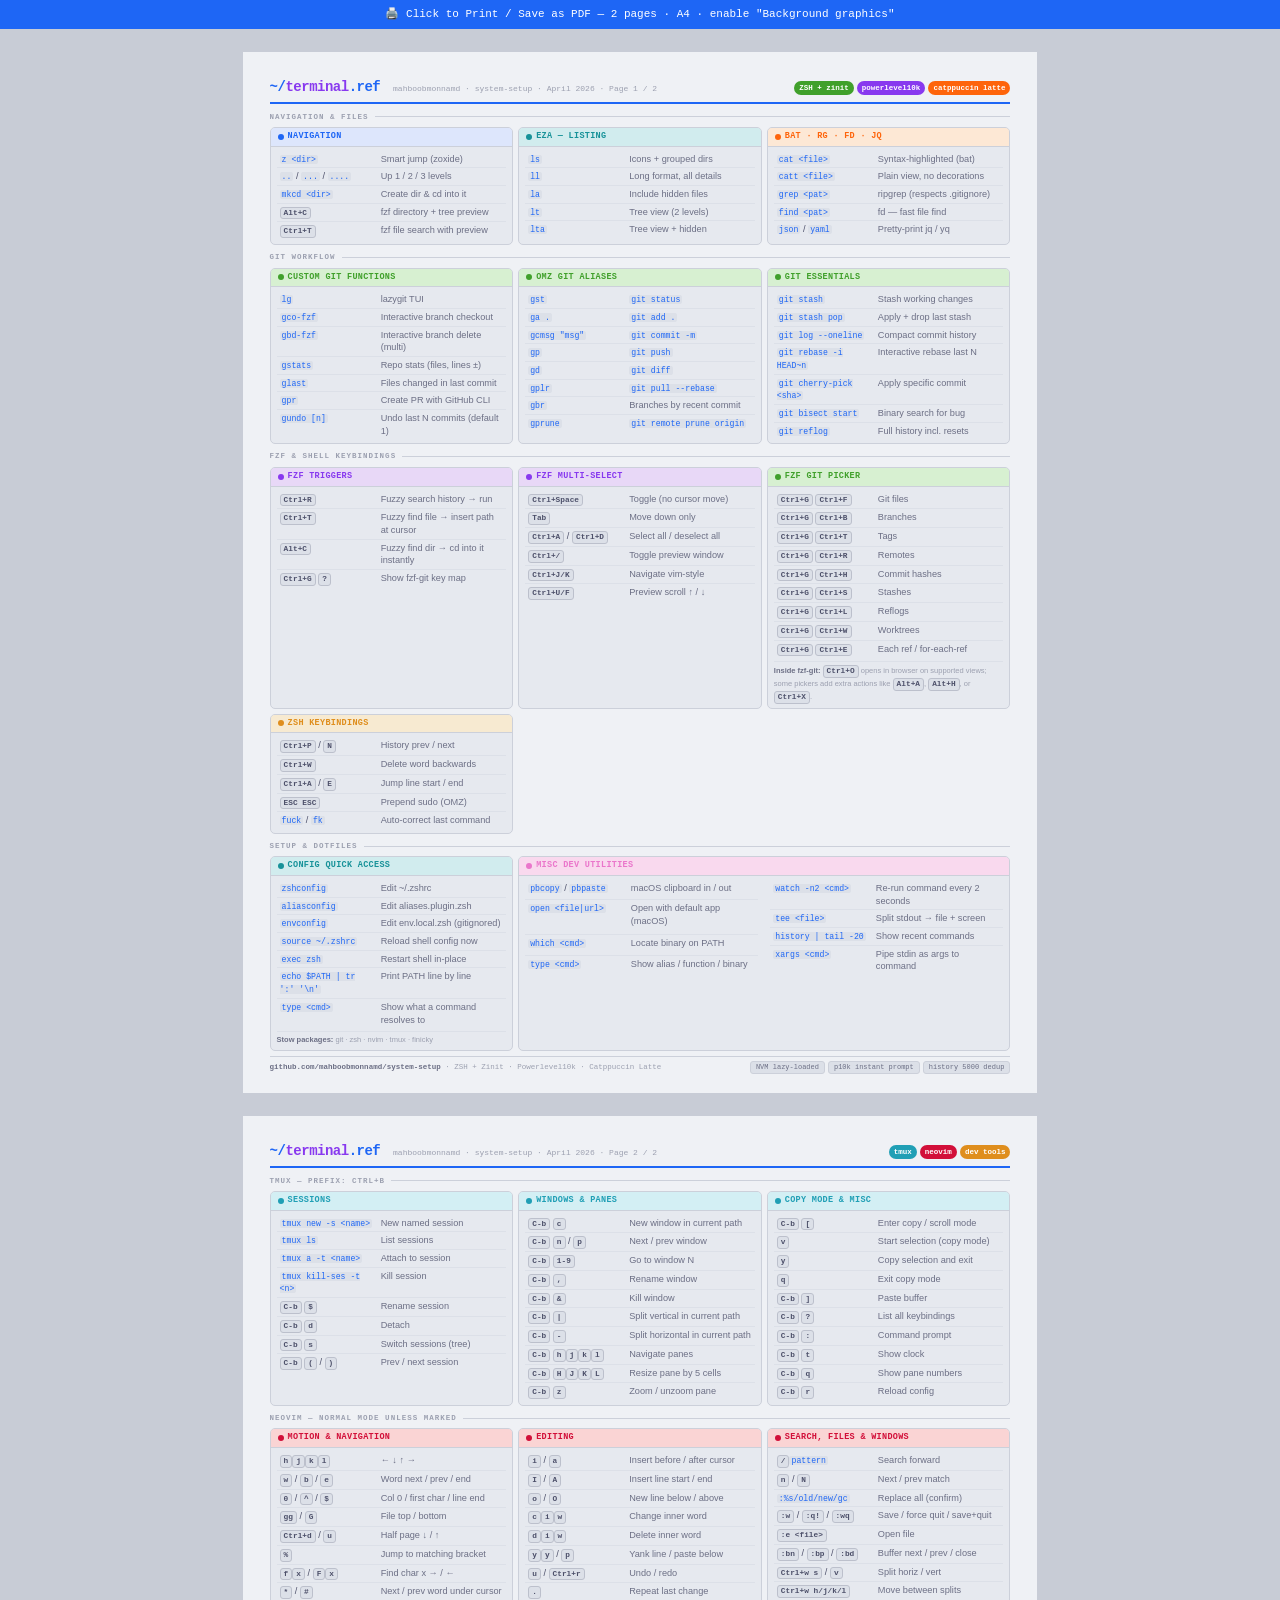
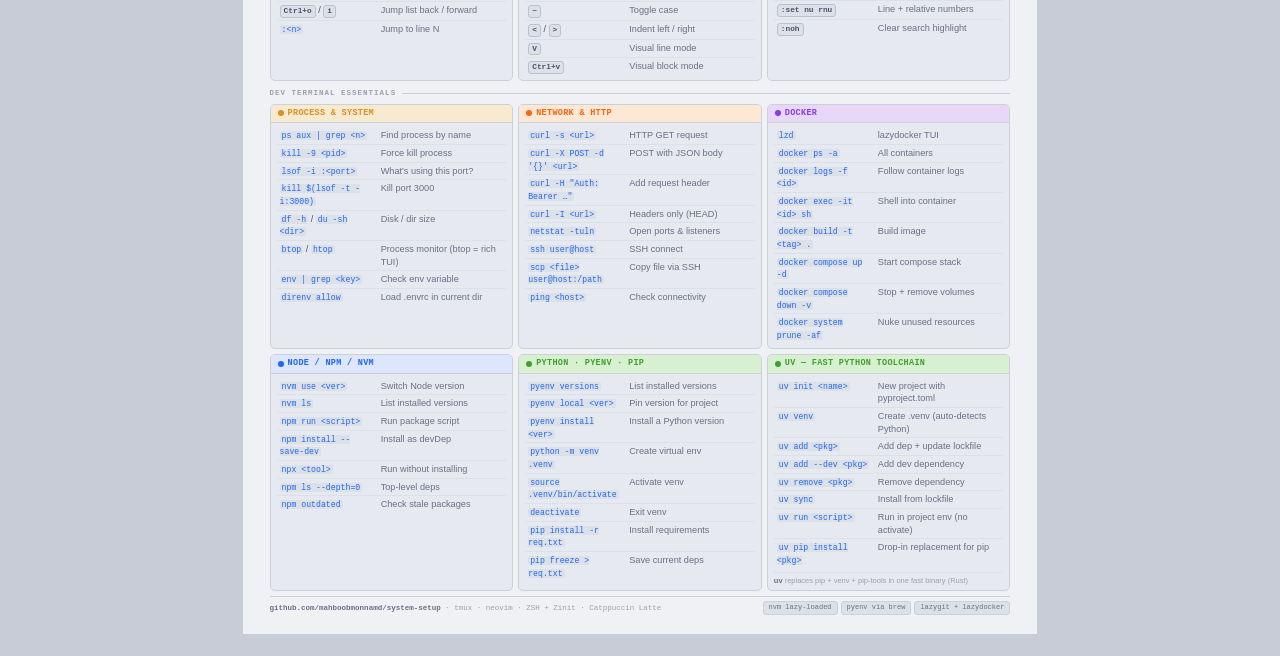
==== commit 693ea67a: "updated fzf git" ====
--- a/terminal-reference.html
+++ b/terminal-reference.html
@@ -189,6 +189,7 @@
         <tr><td><kbd>Ctrl+R</kbd></td><td>Fuzzy search history → run</td></tr>
         <tr><td><kbd>Ctrl+T</kbd></td><td>Fuzzy find file → insert path at cursor</td></tr>
         <tr><td><kbd>Alt+C</kbd></td><td>Fuzzy find dir → cd into it instantly</td></tr>
+        <tr><td><kbd>Ctrl+G</kbd> <kbd>?</kbd></td><td>Show fzf-git key map</td></tr>
       </table></div>
     </div>
 
@@ -202,6 +203,23 @@
         <tr><td><kbd>Ctrl+J/K</kbd></td><td>Navigate vim-style</td></tr>
         <tr><td><kbd>Ctrl+U/F</kbd></td><td>Preview scroll ↑ / ↓</td></tr>
       </table></div>
+    </div>
+
+    <div class="card a-green">
+      <div class="card-head"><div class="dot"></div>FZF Git Picker</div>
+      <div class="card-body"><table>
+        <tr><td><kbd>Ctrl+G</kbd> <kbd>Ctrl+F</kbd></td><td>Git files</td></tr>
+        <tr><td><kbd>Ctrl+G</kbd> <kbd>Ctrl+B</kbd></td><td>Branches</td></tr>
+        <tr><td><kbd>Ctrl+G</kbd> <kbd>Ctrl+T</kbd></td><td>Tags</td></tr>
+        <tr><td><kbd>Ctrl+G</kbd> <kbd>Ctrl+R</kbd></td><td>Remotes</td></tr>
+        <tr><td><kbd>Ctrl+G</kbd> <kbd>Ctrl+H</kbd></td><td>Commit hashes</td></tr>
+        <tr><td><kbd>Ctrl+G</kbd> <kbd>Ctrl+S</kbd></td><td>Stashes</td></tr>
+        <tr><td><kbd>Ctrl+G</kbd> <kbd>Ctrl+L</kbd></td><td>Reflogs</td></tr>
+        <tr><td><kbd>Ctrl+G</kbd> <kbd>Ctrl+W</kbd></td><td>Worktrees</td></tr>
+        <tr><td><kbd>Ctrl+G</kbd> <kbd>Ctrl+E</kbd></td><td>Each ref / for-each-ref</td></tr>
+      </table>
+      <div class="note"><strong>Inside fzf-git:</strong> <kbd>Ctrl+O</kbd> opens in browser on supported views; some pickers add extra actions like <kbd>Alt+A</kbd>, <kbd>Alt+H</kbd>, or <kbd>Ctrl+X</kbd>.</div>
+      </div>
     </div>
 
     <div class="card a-yellow">
